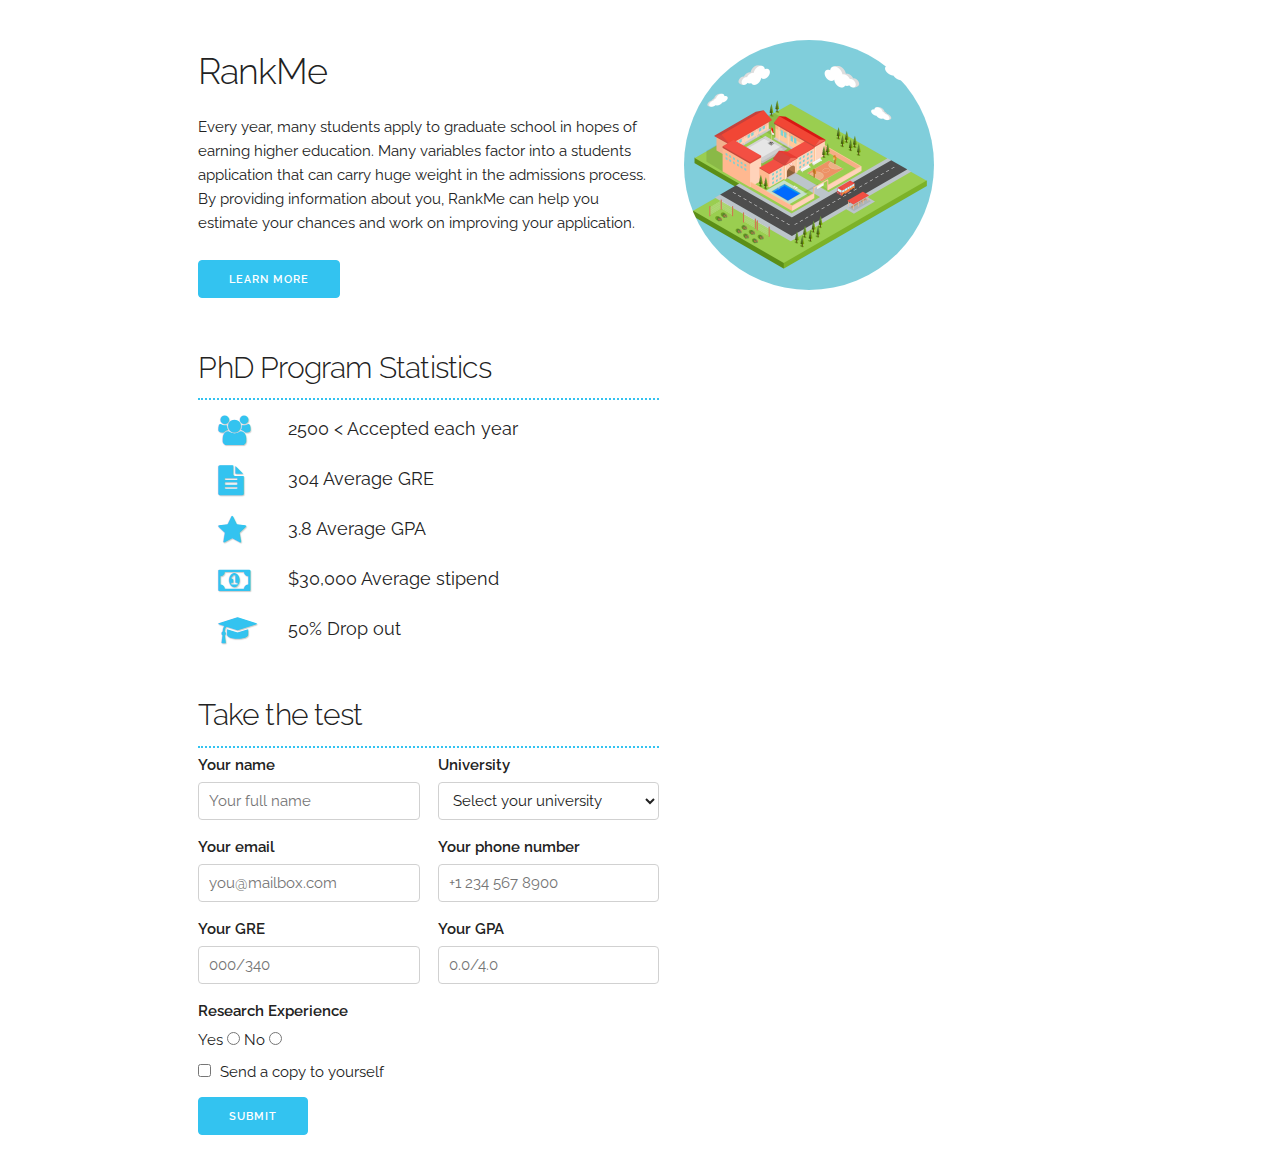
==== index.html @ 7dbd61dc "Final build" ====
<!DOCTYPE html>
<html lang="en">
<head>

  <!-- Basic Page Needs
  –––––––––––––––––––––––––––––––––––––––––––––––––– -->
  <meta charset="utf-8">
  <title>RankMe</title>
  <meta name="description" content="">
  <meta name="author" content="">

  <!-- Mobile Specific Metas
  –––––––––––––––––––––––––––––––––––––––––––––––––– -->
  <meta name="viewport" content="width=device-width, initial-scale=1">

  <!-- FONT
  –––––––––––––––––––––––––––––––––––––––––––––––––– -->
  <link href="//fonts.googleapis.com/css?family=Raleway:400,300,600" rel="stylesheet" type="text/css">

  <!-- CSS
  –––––––––––––––––––––––––––––––––––––––––––––––––– -->
  <link rel="stylesheet" href="css/normalize.css">
  <link rel="stylesheet" href="css/skeleton.css">
  <link rel="stylesheet" href="css/font-awesome-4.7.0/css/font-awesome.min.css">
  <!-- Favicon
  –––––––––––––––––––––––––––––––––––––––––––––––––– -->
  <link rel="icon" type="image/png" href="images/favicon.png">

  <!-- Javascript
  –––––––––––––––––––––––––––––––––––––––––––––––––– -->
  <script src="js/main.js"></script>
  
</div>
</head>
<body onload="setFormFocus();">

  <!-- Primary Page Layout
  –––––––––––––––––––––––––––––––––––––––––––––––––– -->
  <div class="container">
    <div class="row">
        <img src="images/university.jpg" width="250px">
      <div class="one-half column" style="margin-top: 5%">
        <h3>RankMe</h3>
        <p>Every year, many students apply to graduate school in hopes of earning higher education. Many variables factor into a students application that can carry huge weight in the admissions process. By providing information about you, RankMe can help you estimate your chances and work on improving your application.</p>
          <a class="button button-primary" href="#">Learn More</a>
          <div id="features">
            <h4>PhD Program Statistics</h4>
            <section>
               <i class="fa fa-users fa-2x"></i>
               <title>2500 < Accepted each year</title>
            </section>
            <section>
              <i class="fa fa-file-text fa-2x"></i>  
              <title>304 Average GRE</title>
            </section>
            <section>
              <i class="fa fa-star fa-2x"></i> 
              <title>3.8 Average GPA</title>
            </section>
            <section>
              <i class="fa fa-money fa-2x"></i>
              <title>$30,000 Average stipend</title>
            </section>   
            <section>
              <i class="fa fa-graduation-cap fa-2x"></i>
              <title>50% Drop out</title>
            </section>
            </div>
            
          <form action="" method="post" onsubmit="return confirmSubmit() & rankUser();"> 
              <h4>Take the test</h4>
              <div class="row">
                <div class="six columns">
                  <label for="=NameInput">Your name</label>
                  <input class="u-full-width" type="text" placeholder="Your full name" id="NameInput">
                  <label for="=EmailInput">Your email</label>
                  <input class="u-full-width" type="email" placeholder="you@mailbox.com" id="EmailInput">
                  <label for="=GREInput">Your GRE</label>
                  <input class="u-full-width" type="number" min="000" max="340" maxlength="3" placeholder="000/340" id="GREInput">
                </div>
                <div class="six columns">
                  <label for="UniversityInput">University</label>
                  <select class="u-full-width" id="UniversityInput">
                    <option value="unselected">Select your university</option>  
                    <option value="UH">University of Houston</option>
                    <option value="RU">Rice University</option>
                    <option value="AM">Texas A&M</option>
                    <option value="UTA">Univeristy of Texas at Austin</option>
                    <option value="UTD">Univeristy of Texas at Dallas</option>
                  </select>
                  <label for="=PhoneInput">Your phone number</label>
                  <input class="u-full-width" type="number" maxlength="12" placeholder="+1 234 567 8900" id="PhoneInput">
                  <label for="=GPAInput">Your GPA</label>
                  <input class="u-full-width" type="number" min="0.0" max="4.0" step="0.01" maxlength="4" placeholder="0.0/4.0" id="GPAInput">
                </div>
              </div>
              <label for="ResearchInput">Research Experience</label>
              Yes <input type="radio" value="yes" id="ResearchInput">
              No <input type="radio" value="no" id="ResearchInput">
              <label class="example-send-yourself-copy">
                <input type="checkbox">
                <span class="label-body">Send a copy to yourself</span>
              </label>
              <input class="button-primary" type="submit" value="Submit">
        </form>
    </div>
    </div>
  </div>
    
    

<!-- End Document
  –––––––––––––––––––––––––––––––––––––––––––––––––– -->
</body>
</html>
---- css/skeleton.css ----
/*
* Skeleton V2.0.4
* Copyright 2014, Dave Gamache
* www.getskeleton.com
* Free to use under the MIT license.
* http://www.opensource.org/licenses/mit-license.php
* 12/29/2014
*/


/* Table of contents
––––––––––––––––––––––––––––––––––––––––––––––––––
- Grid
- Base Styles
- Typography
- Links
- Buttons
- Forms
- Lists
- Code
- Tables
- Spacing
- Utilities
- Clearing
- Media Queries
- Statistics Table
- Acceptance Page
*/


/* Grid
–––––––––––––––––––––––––––––––––––––––––––––––––– */
.container {
  position: relative;
  width: 100%;
  max-width: 960px;
  margin: 0 auto;
  padding: 0 20px;
  box-sizing: border-box; }
.column,
.columns {
  width: 100%;
  float: left;
  box-sizing: border-box; }

/* For devices larger than 400px */
@media (min-width: 400px) {
  .container {
    width: 85%;
    padding: 0; }
}

/* For devices larger than 550px */
@media (min-width: 550px) {
  .container {
    width: 80%; }
  .column,
  .columns {
    margin-left: 4%; }
  .column:first-child,
  .columns:first-child {
    margin-left: 0; }

  .one.column,
  .one.columns                    { width: 4.66666666667%; }
  .two.columns                    { width: 13.3333333333%; }
  .three.columns                  { width: 22%;            }
  .four.columns                   { width: 30.6666666667%; }
  .five.columns                   { width: 39.3333333333%; }
  .six.columns                    { width: 48%;            }
  .seven.columns                  { width: 56.6666666667%; }
  .eight.columns                  { width: 65.3333333333%; }
  .nine.columns                   { width: 74.0%;          }
  .ten.columns                    { width: 82.6666666667%; }
  .eleven.columns                 { width: 91.3333333333%; }
  .twelve.columns                 { width: 100%; margin-left: 0; }

  .one-third.column               { width: 30.6666666667%; }
  .two-thirds.column              { width: 65.3333333333%; }

  .one-half.column                { width: 48%; }

  /* Offsets */
  .offset-by-one.column,
  .offset-by-one.columns          { margin-left: 8.66666666667%; }
  .offset-by-two.column,
  .offset-by-two.columns          { margin-left: 17.3333333333%; }
  .offset-by-three.column,
  .offset-by-three.columns        { margin-left: 26%;            }
  .offset-by-four.column,
  .offset-by-four.columns         { margin-left: 34.6666666667%; }
  .offset-by-five.column,
  .offset-by-five.columns         { margin-left: 43.3333333333%; }
  .offset-by-six.column,
  .offset-by-six.columns          { margin-left: 52%;            }
  .offset-by-seven.column,
  .offset-by-seven.columns        { margin-left: 60.6666666667%; }
  .offset-by-eight.column,
  .offset-by-eight.columns        { margin-left: 69.3333333333%; }
  .offset-by-nine.column,
  .offset-by-nine.columns         { margin-left: 78.0%;          }
  .offset-by-ten.column,
  .offset-by-ten.columns          { margin-left: 86.6666666667%; }
  .offset-by-eleven.column,
  .offset-by-eleven.columns       { margin-left: 95.3333333333%; }

  .offset-by-one-third.column,
  .offset-by-one-third.columns    { margin-left: 34.6666666667%; }
  .offset-by-two-thirds.column,
  .offset-by-two-thirds.columns   { margin-left: 69.3333333333%; }

  .offset-by-one-half.column,
  .offset-by-one-half.columns     { margin-left: 52%; }

}


/* Base Styles
–––––––––––––––––––––––––––––––––––––––––––––––––– */
/* NOTE
html is set to 62.5% so that all the REM measurements throughout Skeleton
are based on 10px sizing. So basically 1.5rem = 15px :) */
html {
  font-size: 62.5%; }
body {
  font-size: 1.5em; /* currently ems cause chrome bug misinterpreting rems on body element */
  line-height: 1.6;
  font-weight: 400;
  font-family: "Raleway", "HelveticaNeue", "Helvetica Neue", Helvetica, Arial, sans-serif;
  color: #222; }


/* Typography
–––––––––––––––––––––––––––––––––––––––––––––––––– */
h1, h2, h3, h4, h5, h6 {
  margin-top: 0;
  margin-bottom: 2rem;
  font-weight: 300; }
h1 { font-size: 4.0rem; line-height: 1.2;  letter-spacing: -.1rem;}
h2 { font-size: 3.6rem; line-height: 1.25; letter-spacing: -.1rem; }
h3 { font-size: 3.0rem; line-height: 1.3;  letter-spacing: -.1rem; }
h4 { font-size: 2.4rem; line-height: 1.35; letter-spacing: -.08rem; }
h5 { font-size: 1.8rem; line-height: 1.5;  letter-spacing: -.05rem; }
h6 { font-size: 1.5rem; line-height: 1.6;  letter-spacing: 0; }

/* Larger than phablet */
@media (min-width: 550px) {
  h1 { font-size: 5.0rem; }
  h2 { font-size: 4.2rem; }
  h3 { font-size: 3.6rem; }
  h4 { font-size: 3.0rem; }
  h5 { font-size: 2.4rem; }
  h6 { font-size: 1.5rem; }
}

p {
  margin-top: 0; }


/* Links
–––––––––––––––––––––––––––––––––––––––––––––––––– */
a {
  color: #1EAEDB; }
a:hover {
  color: #0FA0CE; }


/* Buttons
–––––––––––––––––––––––––––––––––––––––––––––––––– */
.button,
button,
input[type="submit"],
input[type="reset"],
input[type="button"] {
  display: inline-block;
  height: 38px;
  padding: 0 30px;
  color: #555;
  text-align: center;
  font-size: 11px;
  font-weight: 600;
  line-height: 38px;
  letter-spacing: .1rem;
  text-transform: uppercase;
  text-decoration: none;
  white-space: nowrap;
  background-color: transparent;
  border-radius: 4px;
  border: 1px solid #bbb;
  cursor: pointer;
  box-sizing: border-box; }
.button:hover,
button:hover,
input[type="submit"]:hover,
input[type="reset"]:hover,
input[type="button"]:hover,
.button:focus,
button:focus,
input[type="submit"]:focus,
input[type="reset"]:focus,
input[type="button"]:focus {
  color: #333;
  border-color: #888;
  outline: 0; }
.button.button-primary,
button.button-primary,
input[type="submit"].button-primary,
input[type="reset"].button-primary,
input[type="button"].button-primary {
  color: #FFF;
  background-color: #33C3F0;
  border-color: #33C3F0; }
.button.button-primary:hover,
button.button-primary:hover,
input[type="submit"].button-primary:hover,
input[type="reset"].button-primary:hover,
input[type="button"].button-primary:hover,
.button.button-primary:focus,
button.button-primary:focus,
input[type="submit"].button-primary:focus,
input[type="reset"].button-primary:focus,
input[type="button"].button-primary:focus {
  color: #FFF;
  background-color: #1EAEDB;
  border-color: #1EAEDB; }


/* Forms
–––––––––––––––––––––––––––––––––––––––––––––––––– */
input[type="email"],
input[type="number"],
input[type="search"],
input[type="text"],
input[type="tel"],
input[type="url"],
input[type="password"],
textarea,
select {
  height: 38px;
  padding: 6px 10px; /* The 6px vertically centers text on FF, ignored by Webkit */
  background-color: #fff;
  border: 1px solid #D1D1D1;
  border-radius: 4px;
  box-shadow: none;
  box-sizing: border-box; }
/* Removes awkward default styles on some inputs for iOS */
input[type="email"],
input[type="number"],
input[type="search"],
input[type="text"],
input[type="tel"],
input[type="url"],
input[type="password"],
textarea {
  -webkit-appearance: none;
     -moz-appearance: none;
          appearance: none; }
textarea {
  min-height: 65px;
  padding-top: 6px;
  padding-bottom: 6px; }
input[type="email"]:focus,
input[type="number"]:focus,
input[type="search"]:focus,
input[type="text"]:focus,
input[type="tel"]:focus,
input[type="url"]:focus,
input[type="password"]:focus,
textarea:focus,
select:focus {
  border: 1px solid #33C3F0;
  outline: 0; }
label,
legend {
  display: block;
  margin-bottom: .5rem;
  font-weight: 600; }
fieldset {
  padding: 0;
  border-width: 0; }
input[type="checkbox"],
input[type="radio"] {
  display: inline; }
label > .label-body {
  display: inline-block;
  margin-left: .5rem;
  font-weight: normal; }


/* Lists
–––––––––––––––––––––––––––––––––––––––––––––––––– */
ul {
  list-style: circle inside; }
ol {
  list-style: decimal inside; }
ol, ul {
  padding-left: 0;
  margin-top: 0; }
ul ul,
ul ol,
ol ol,
ol ul {
  margin: 1.5rem 0 1.5rem 3rem;
  font-size: 90%; }
li {
  margin-bottom: 1rem; }


/* Code
–––––––––––––––––––––––––––––––––––––––––––––––––– */
code {
  padding: .2rem .5rem;
  margin: 0 .2rem;
  font-size: 90%;
  white-space: nowrap;
  background: #F1F1F1;
  border: 1px solid #E1E1E1;
  border-radius: 4px; }
pre > code {
  display: block;
  padding: 1rem 1.5rem;
  white-space: pre; }


/* Tables
–––––––––––––––––––––––––––––––––––––––––––––––––– */
th,
td {
  padding: 12px 15px;
  text-align: left;
  border-bottom: 1px solid #E1E1E1; }
th:first-child,
td:first-child {
  padding-left: 0; }
th:last-child,
td:last-child {
  padding-right: 0; }


/* Spacing
–––––––––––––––––––––––––––––––––––––––––––––––––– */
button,
.button {
  margin-bottom: 1rem; }
input,
textarea,
select,
fieldset {
  margin-bottom: 1.5rem; }
pre,
blockquote,
dl,
figure,
table,
p,
ul,
ol,
form {
  margin-bottom: 2.5rem; }


/* Utilities
–––––––––––––––––––––––––––––––––––––––––––––––––– */
.u-full-width {
  width: 100%;
  box-sizing: border-box; }
.u-max-full-width {
  max-width: 100%;
  box-sizing: border-box; }
.u-pull-right {
  float: right; }
.u-pull-left {
  float: left; }


/* Misc
–––––––––––––––––––––––––––––––––––––––––––––––––– */
hr {
  margin-top: 3rem;
  margin-bottom: 3.5rem;
  border-width: 0;
  border-top: 1px solid #E1E1E1; }


/* Clearing
–––––––––––––––––––––––––––––––––––––––––––––––––– */

/* Self Clearing Goodness */
.container:after,
.row:after,
.u-cf {
  content: "";
  display: table;
  clear: both; }


/* Media Queries
–––––––––––––––––––––––––––––––––––––––––––––––––– */
/*
Note: The best way to structure the use of media queries is to create the queries
near the relevant code. For example, if you wanted to change the styles for buttons
on small devices, paste the mobile query code up in the buttons section and style it
there.
*/


/* Larger than mobile */
@media (min-width: 400px) {}

/* Larger than phablet (also point when grid becomes active) */
@media (min-width: 550px) {}

/* Larger than tablet */
@media (min-width: 750px) {}

/* Larger than desktop */
@media (min-width: 1000px) {}

/* Larger than Desktop HD */
@media (min-width: 1200px) {}


/* Statistics Table
–––––––––––––––––––––––––––––––––––––––––––––––––– */


#features {
    width:auto;
    overflow:auto;
    margin-top: 40px;
    margin-bottom: 40px;
}

section {
    float:left;
    width:350px;
    margin:0px 10px;
    padding:10px;
}

i {
    display:block;
    width:50px;
    margin-right:20px;
    color: #33C3F0;
    float:left;
    text-shadow: 1px 1px 1px #ccc;
}

title {
    display:block;
    font-size:1.2em;
}

h4 {
    text-align:left;
    border-bottom:2px dotted #33C3F0;
    padding:0px 0px 10px 0px;
    margin-bottom:5px;
}


/* Statistics Table
–––––––––––––––––––––––––––––––––––––––––––––––––– */


.container-accepted {
    height: 50em;
    position: relative
}

.container-accepted h1 {
    margin: 0;
    position: absolute;
    top: 50%;
    left: 50%;
    margin-right: -50%;
    transform: translate(-50%, -50%)
}

.container-accepted p {
    margin: 0;
    position: absolute;
    top: 60%;
    left: 50%;
    margin-right: -50%;
    transform: translate(-50%, -50%);
    text-align: center;
}
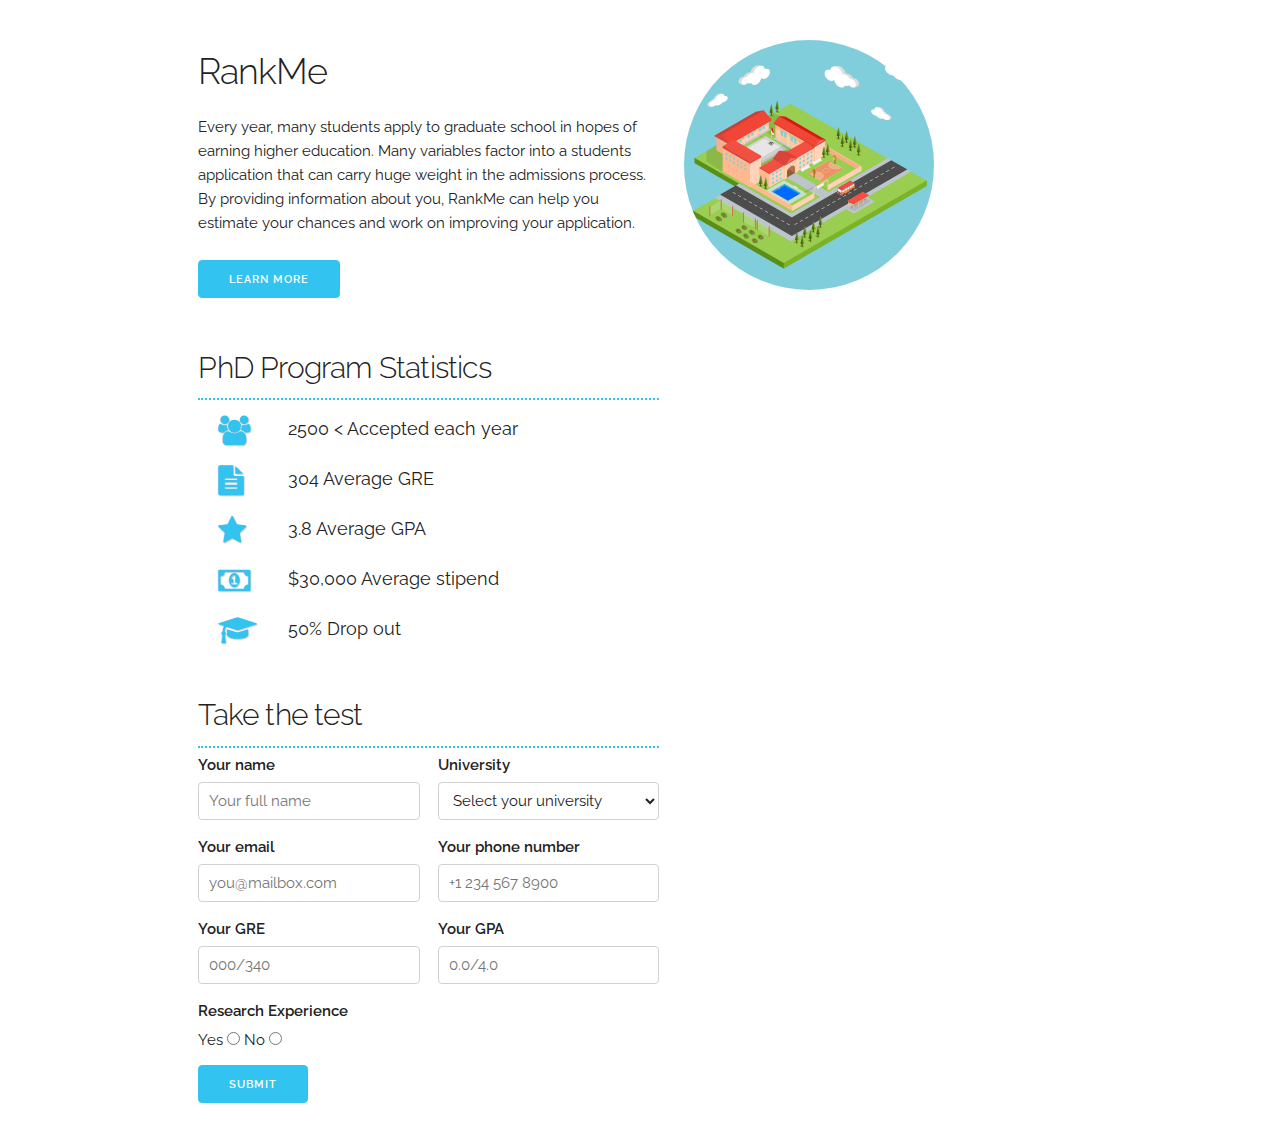
==== commit bc50df25: "Presentation time" ====
--- a/index.html
+++ b/index.html
@@ -29,7 +29,8 @@
   <!-- Javascript
   –––––––––––––––––––––––––––––––––––––––––––––––––– -->
   <script src="js/main.js"></script>
-  
+  <script src="js/index.js"></script>
+    
 </div>
 </head>
 <body onload="setFormFocus();">
@@ -42,7 +43,7 @@
       <div class="one-half column" style="margin-top: 5%">
         <h3>RankMe</h3>
         <p>Every year, many students apply to graduate school in hopes of earning higher education. Many variables factor into a students application that can carry huge weight in the admissions process. By providing information about you, RankMe can help you estimate your chances and work on improving your application.</p>
-          <a class="button button-primary" href="#">Learn More</a>
+          <a class="button button-primary" href="https://www.phdportal.com/articles/571/the-guide-to-your-phd-application.html">Learn More</a>
           <div id="features">
             <h4>PhD Program Statistics</h4>
             <section>
@@ -67,7 +68,7 @@
             </section>
             </div>
             
-          <form action="" method="post" onsubmit="return confirmSubmit() & rankUser();"> 
+          <form action="" method="get" onsubmit="return confirmSubmit() & rankUser();"> 
               <h4>Take the test</h4>
               <div class="row">
                 <div class="six columns">
@@ -95,13 +96,11 @@
                 </div>
               </div>
               <label for="ResearchInput">Research Experience</label>
-              Yes <input type="radio" value="yes" id="ResearchInput">
-              No <input type="radio" value="no" id="ResearchInput">
+                  Yes <input type="radio" value="yes" id="ResearchInput">
+                  No <input type="radio" value="no" id="ResearchInput">
               <label class="example-send-yourself-copy">
-                <input type="checkbox">
-                <span class="label-body">Send a copy to yourself</span>
               </label>
-              <input class="button-primary" type="submit" value="Submit">
+              <input class="button-primary" type="submit" value="submit">
         </form>
     </div>
     </div>
--- a/css/skeleton.css
+++ b/css/skeleton.css
@@ -457,33 +457,4 @@
     border-bottom:2px dotted #33C3F0;
     padding:0px 0px 10px 0px;
     margin-bottom:5px;
-}
-
-
-/* Statistics Table
-–––––––––––––––––––––––––––––––––––––––––––––––––– */
-
-
-.container-accepted {
-    height: 50em;
-    position: relative
-}
-
-.container-accepted h1 {
-    margin: 0;
-    position: absolute;
-    top: 50%;
-    left: 50%;
-    margin-right: -50%;
-    transform: translate(-50%, -50%)
-}
-
-.container-accepted p {
-    margin: 0;
-    position: absolute;
-    top: 60%;
-    left: 50%;
-    margin-right: -50%;
-    transform: translate(-50%, -50%);
-    text-align: center;
 }